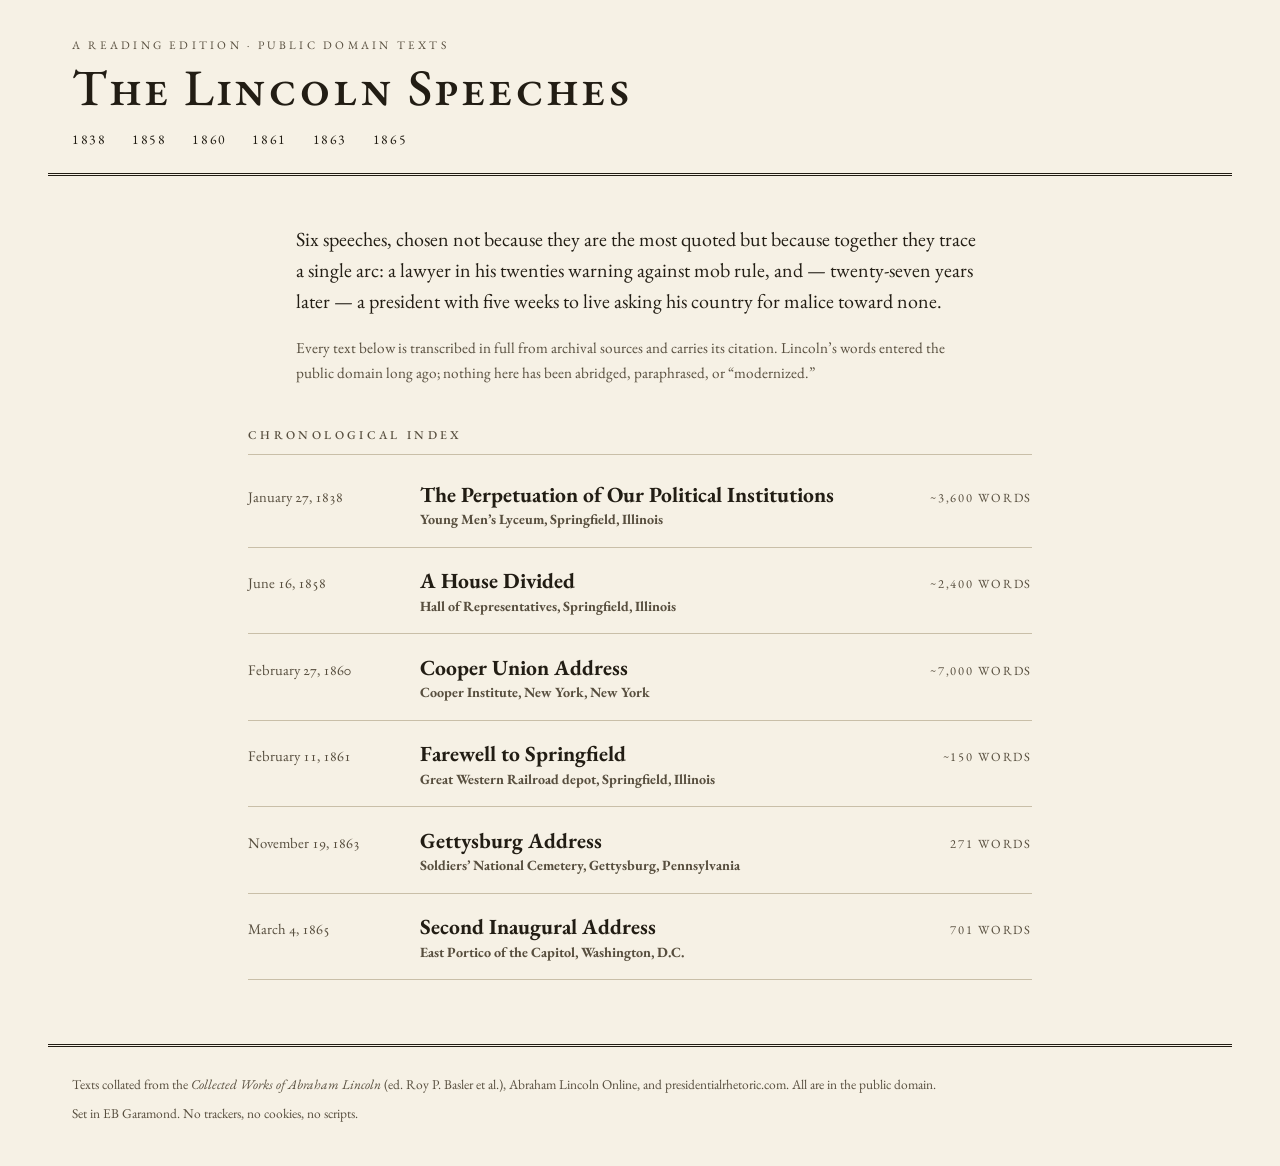
==== index.html @ 429f6e05 "The Lincoln Speeches: reading edition of six public-domain speeches" ====
<!DOCTYPE html>
<html lang="en">
<head>
<meta charset="utf-8">
<meta name="viewport" content="width=device-width, initial-scale=1">
<title>The Lincoln Speeches — A Reading Edition</title>
<meta name="description" content="Six speeches of Abraham Lincoln, from the Lyceum Address of 1838 to the Second Inaugural of 1865, transcribed in full and set for reading.">
<link rel="preconnect" href="https://fonts.googleapis.com">
<link rel="preconnect" href="https://fonts.gstatic.com" crossorigin>
<link href="https://fonts.googleapis.com/css2?family=EB+Garamond:ital,wght@0,400;0,500;0,600;1,400&display=swap" rel="stylesheet">
<link rel="stylesheet" href="css/style.css">
</head>
<body>

<header class="masthead">
  <p class="kicker">A reading edition · public domain texts</p>
  <h1><a href="/">The Lincoln Speeches</a></h1>
  <nav>
    <a href="/speeches/lyceum-1838.html">1838</a>
    <a href="/speeches/house-divided-1858.html">1858</a>
    <a href="/speeches/cooper-union-1860.html">1860</a>
    <a href="/speeches/farewell-1861.html">1861</a>
    <a href="/speeches/gettysburg-1863.html">1863</a>
    <a href="/speeches/second-inaugural-1865.html">1865</a>
  </nav>
</header>

<main>
  <section class="frontis">
    <p class="lede">Six speeches, chosen not because they are the most quoted but because together they trace a single arc: a lawyer in his twenties warning against mob rule, and — twenty-seven years later — a president with five weeks to live asking his country for malice toward none.</p>
    <p class="note">Every text below is transcribed in full from archival sources and carries its citation. Lincoln&rsquo;s words entered the public domain long ago; nothing here has been abridged, paraphrased, or &ldquo;modernized.&rdquo;</p>
  </section>

  <section class="almanac" aria-label="Index of speeches">
    <h2>Chronological index</h2>

    <article class="speech-row">
      <span class="date">January 27, 1838</span>
      <h3 class="title"><a href="speeches/lyceum-1838.html">The Perpetuation of Our Political Institutions</a>
        <span class="place">Young Men&rsquo;s Lyceum, Springfield, Illinois</span></h3>
      <span class="length">~3,600 words</span>
    </article>

    <article class="speech-row">
      <span class="date">June 16, 1858</span>
      <h3 class="title"><a href="speeches/house-divided-1858.html">A House Divided</a>
        <span class="place">Hall of Representatives, Springfield, Illinois</span></h3>
      <span class="length">~2,400 words</span>
    </article>

    <article class="speech-row">
      <span class="date">February 27, 1860</span>
      <h3 class="title"><a href="speeches/cooper-union-1860.html">Cooper Union Address</a>
        <span class="place">Cooper Institute, New York, New York</span></h3>
      <span class="length">~7,000 words</span>
    </article>

    <article class="speech-row">
      <span class="date">February 11, 1861</span>
      <h3 class="title"><a href="speeches/farewell-1861.html">Farewell to Springfield</a>
        <span class="place">Great Western Railroad depot, Springfield, Illinois</span></h3>
      <span class="length">~150 words</span>
    </article>

    <article class="speech-row">
      <span class="date">November 19, 1863</span>
      <h3 class="title"><a href="speeches/gettysburg-1863.html">Gettysburg Address</a>
        <span class="place">Soldiers&rsquo; National Cemetery, Gettysburg, Pennsylvania</span></h3>
      <span class="length">271 words</span>
    </article>

    <article class="speech-row">
      <span class="date">March 4, 1865</span>
      <h3 class="title"><a href="speeches/second-inaugural-1865.html">Second Inaugural Address</a>
        <span class="place">East Portico of the Capitol, Washington, D.C.</span></h3>
      <span class="length">701 words</span>
    </article>
  </section>
</main>

<footer class="colophon">
  <p>Texts collated from the <em>Collected Works of Abraham Lincoln</em> (ed. Roy P. Basler et al.), Abraham Lincoln Online, and presidentialrhetoric.com. All are in the public domain.</p>
  <p>Set in EB Garamond. No trackers, no cookies, no scripts.</p>
</footer>

</body>
</html>
---- css/style.css ----
/* The Lincoln Speeches — a reading edition.
   Set in EB Garamond; ink on paper; hairlines instead of cards. */

:root {
  --paper: #f6f1e5;
  --paper-dark: #ede6d4;
  --ink: #221d14;
  --ink-soft: #574e3e;
  --oxblood: #7a2718;
  --rule: #c9bfa8;
}

* { margin: 0; padding: 0; box-sizing: border-box; }

html { font-size: 100%; }

body {
  background: var(--paper);
  color: var(--ink);
  font-family: "EB Garamond", Garamond, "Palatino Linotype", Palatino, Georgia, serif;
  line-height: 1.65;
  -webkit-font-smoothing: antialiased;
}

a { color: var(--oxblood); text-decoration-thickness: 1px; text-underline-offset: 3px; }
a:hover { text-decoration-style: dotted; }

/* ---------- masthead ---------- */

.masthead {
  border-bottom: 3px double var(--ink);
  padding: 2.2rem 1.5rem 1.4rem;
  max-width: 74rem;
  margin: 0 auto;
}

.masthead .kicker {
  font-size: 0.72rem;
  letter-spacing: 0.28em;
  text-transform: uppercase;
  color: var(--ink-soft);
}

.masthead h1 {
  font-weight: 500;
  font-variant: small-caps;
  letter-spacing: 0.04em;
  font-size: clamp(2rem, 5vw, 3.2rem);
  line-height: 1.05;
  margin-top: 0.35rem;
}

.masthead h1 a { color: inherit; text-decoration: none; }

.masthead nav {
  margin-top: 0.9rem;
  display: flex;
  gap: 1.6rem;
  flex-wrap: wrap;
  font-size: 0.85rem;
  letter-spacing: 0.12em;
  text-transform: uppercase;
}
.masthead nav a { color: var(--ink); text-decoration: none; }
.masthead nav a:hover { color: var(--oxblood); text-decoration: underline; }

/* ---------- index ---------- */

.frontis {
  max-width: 46rem;
  margin: 3rem auto 1rem;
  padding: 0 1.5rem;
}

.frontis p.lede {
  font-size: 1.25rem;
  line-height: 1.55;
}

.frontis p.note {
  margin-top: 1.2rem;
  color: var(--ink-soft);
  font-size: 0.95rem;
}

.almanac {
  max-width: 52rem;
  margin: 2.5rem auto 4rem;
  padding: 0 1.5rem;
}

.almanac h2 {
  font-size: 0.75rem;
  letter-spacing: 0.28em;
  text-transform: uppercase;
  color: var(--ink-soft);
  border-bottom: 1px solid var(--rule);
  padding-bottom: 0.5rem;
  margin-bottom: 0.4rem;
  font-weight: 500;
}

.speech-row {
  display: grid;
  grid-template-columns: 9.5rem 1fr auto;
  gap: 1.25rem;
  align-items: baseline;
  padding: 1.15rem 0;
  border-bottom: 1px solid var(--rule);
}

.speech-row .date {
  font-feature-settings: "onum";
  color: var(--ink-soft);
  font-size: 0.92rem;
}

.speech-row .title {
  font-size: 1.35rem;
  line-height: 1.3;
}
.speech-row .title a {
  color: var(--ink);
  text-decoration: none;
}
.speech-row .title a:hover { color: var(--oxblood); text-decoration: underline; }
.speech-row .place {
  display: block;
  font-size: 0.88rem;
  color: var(--ink-soft);
  margin-top: 0.15rem;
}

.speech-row .length {
  font-size: 0.78rem;
  letter-spacing: 0.14em;
  text-transform: uppercase;
  color: var(--ink-soft);
  white-space: nowrap;
}

@media (max-width: 40rem) {
  .speech-row { grid-template-columns: 1fr; gap: 0.2rem; }
  .speech-row .length { display: none; }
}

/* ---------- speech pages ---------- */

.speech-header {
  max-width: 46rem;
  margin: 3rem auto 0;
  padding: 0 1.5rem;
}

.speech-header .date-place {
  font-size: 0.8rem;
  letter-spacing: 0.22em;
  text-transform: uppercase;
  color: var(--oxblood);
}

.speech-header h2 {
  font-weight: 500;
  font-size: clamp(1.9rem, 4vw, 2.7rem);
  line-height: 1.12;
  margin-top: 0.4rem;
  font-variant: small-caps;
  letter-spacing: 0.02em;
}

.editor-note {
  max-width: 46rem;
  margin: 1.6rem auto 0;
  padding: 1rem 1.5rem;
  border-left: 3px solid var(--oxblood);
  color: var(--ink-soft);
  font-size: 0.98rem;
}
.editor-note strong {
  font-weight: 600;
  font-variant: small-caps;
  letter-spacing: 0.06em;
  color: var(--ink);
}

.transcript {
  max-width: 40rem;
  margin: 2.5rem auto 3rem;
  padding: 0 1.5rem;
}

.transcript .salut {
  font-variant: small-caps;
  letter-spacing: 0.08em;
}

.transcript p {
  margin-bottom: 1.35em;
  hyphens: auto;
}

.transcript > p:first-of-type::first-letter,
.transcript > p.dropcap::first-letter {
  float: left;
  font-size: 3.6em;
  line-height: 0.82;
  padding-right: 0.09em;
  padding-top: 0.06em;
  color: var(--oxblood);
  font-weight: 500;
}

.closing-name {
  text-align: right;
  font-variant: small-caps;
  letter-spacing: 0.08em;
  margin-top: 2rem;
  border-top: 1px solid var(--rule);
  padding-top: 1rem;
}

.source-note {
  max-width: 46rem;
  margin: 0 auto 2.5rem;
  padding: 0 1.5rem 2.5rem;
  border-bottom: 1px solid var(--rule);
  color: var(--ink-soft);
  font-size: 0.86rem;
}

.pager {
  max-width: 46rem;
  margin: 0 auto 4rem;
  padding: 0 1.5rem;
  display: flex;
  justify-content: space-between;
  gap: 1rem;
  font-size: 0.85rem;
  letter-spacing: 0.1em;
  text-transform: uppercase;
}
.pager a { text-decoration: none; }
.pager a:hover { text-decoration: underline; }
.pager span { color: var(--ink-soft); }

/* ---------- colophon ---------- */

.colophon {
  border-top: 3px double var(--ink);
  max-width: 74rem;
  margin: 0 auto;
  padding: 1.6rem 1.5rem 2.6rem;
  color: var(--ink-soft);
  font-size: 0.84rem;
}
.colophon p + p { margin-top: 0.5em; }
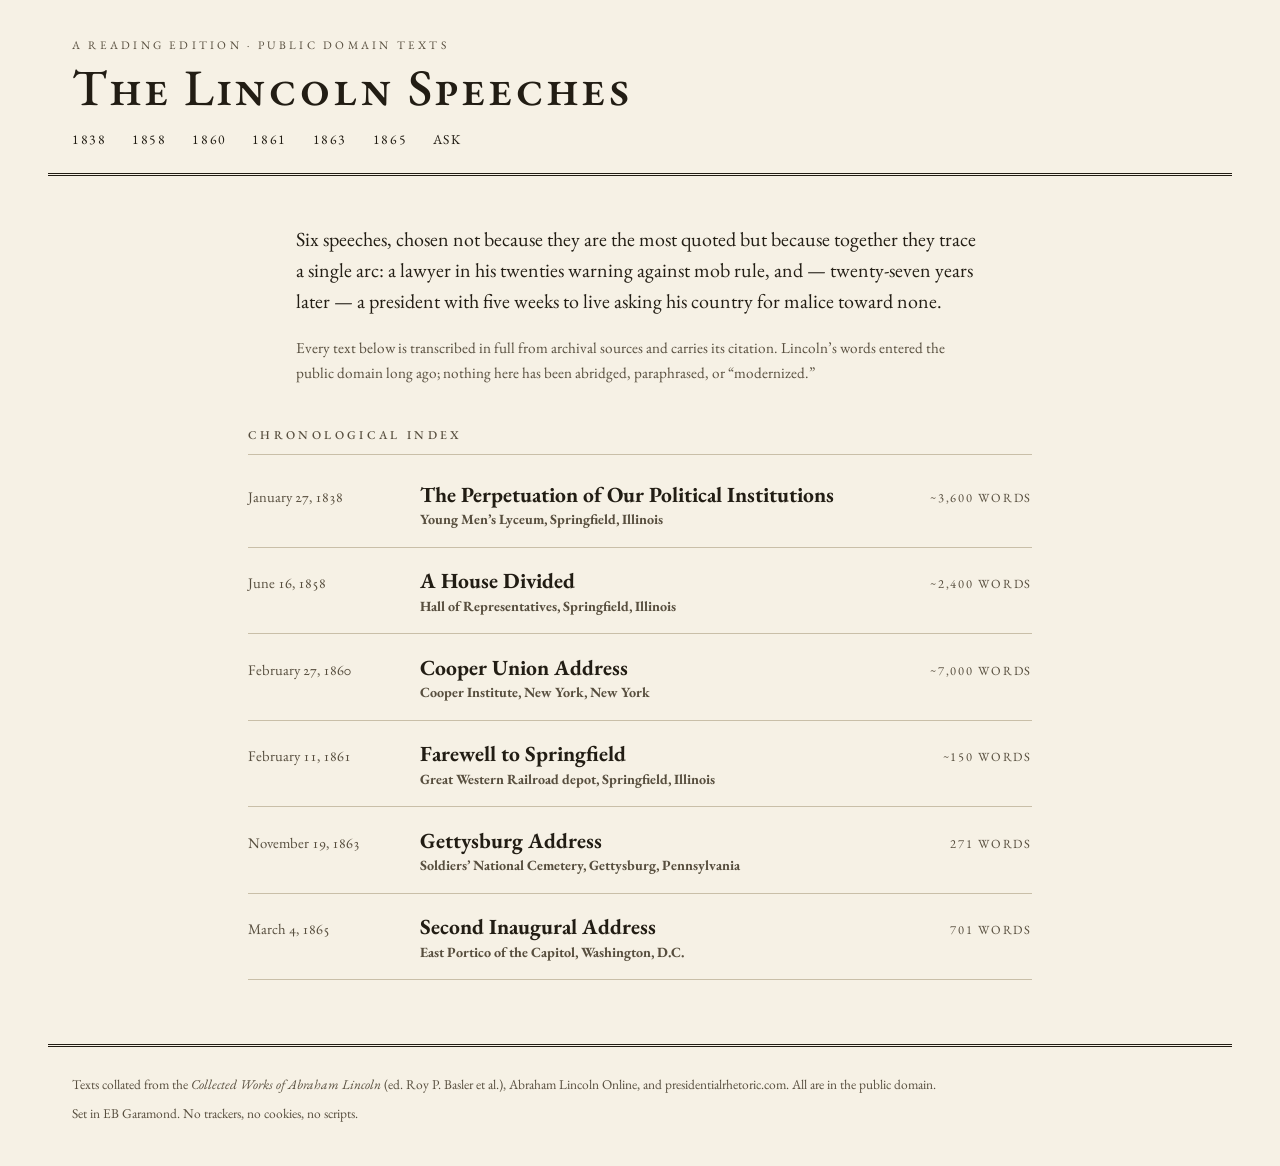
==== commit 17ffd734: "Add Ask Mr. Lincoln correspondence bot (serverless proxy, key stays server-side)" ====
--- a/index.html
+++ b/index.html
@@ -22,6 +22,7 @@
     <a href="/speeches/farewell-1861.html">1861</a>
     <a href="/speeches/gettysburg-1863.html">1863</a>
     <a href="/speeches/second-inaugural-1865.html">1865</a>
+    <a href="/ask.html">Ask</a>
   </nav>
 </header>
 
--- a/css/style.css
+++ b/css/style.css
@@ -243,6 +243,122 @@
 .pager a:hover { text-decoration: underline; }
 .pager span { color: var(--ink-soft); }
 
+/* ---------- correspondence (ask page) ---------- */
+
+.correspondence {
+  max-width: 40rem;
+  margin: 2.5rem auto 3rem;
+  padding: 0 1.5rem;
+}
+
+.turn {
+  margin-bottom: 1.8rem;
+}
+
+.turn .who {
+  font-size: 0.72rem;
+  letter-spacing: 0.24em;
+  text-transform: uppercase;
+  color: var(--ink-soft);
+  margin-bottom: 0.25rem;
+}
+
+.turn.lincoln .who { color: var(--oxblood); }
+
+.turn p.body {
+  white-space: pre-wrap;
+  hyphens: auto;
+}
+
+.turn.lincoln { border-left: 3px solid var(--rule); padding-left: 1rem; }
+.turn.lincoln p.body { font-style: italic; }
+
+.turn.pending p.body::after {
+  content: "\2026";
+  animation: ellipsis 1.2s steps(4, end) infinite;
+}
+
+@keyframes ellipsis {
+  0%   { content: ""; }
+  25%  { content: "."; }
+  50%  { content: ".."; }
+  75%  { content: "..."; }
+}
+
+.desk {
+  max-width: 40rem;
+  margin: 0 auto 4rem;
+  padding: 0 1.5rem;
+  position: sticky;
+  bottom: 0;
+  background: var(--paper);
+  border-top: 3px double var(--ink);
+  padding-top: 0.9rem;
+  padding-bottom: 1rem;
+}
+
+.desk form {
+  display: grid;
+  grid-template-columns: 1fr auto;
+  gap: 0.7rem;
+  align-items: end;
+}
+
+.desk label {
+  display: block;
+  font-size: 0.72rem;
+  letter-spacing: 0.24em;
+  text-transform: uppercase;
+  color: var(--ink-soft);
+  margin-bottom: 0.35rem;
+}
+
+.desk textarea {
+  width: 100%;
+  resize: vertical;
+  min-height: 3.2rem;
+  background: transparent;
+  border: 1px solid var(--ink-soft);
+  color: var(--ink);
+  font-family: inherit;
+  font-size: 1.05rem;
+  line-height: 1.5;
+  padding: 0.55rem 0.7rem;
+}
+.desk textarea:focus { outline: 2px solid var(--oxblood); outline-offset: -1px; }
+
+.desk button {
+  font-family: inherit;
+  font-variant: small-caps;
+  letter-spacing: 0.12em;
+  font-size: 1rem;
+  background: var(--ink);
+  color: var(--paper);
+  border: none;
+  padding: 0.65rem 1.4rem;
+  cursor: pointer;
+}
+.desk button:hover { background: var(--oxblood); }
+.desk button:disabled { opacity: 0.45; cursor: default; }
+
+.desk .fineprint {
+  margin-top: 0.6rem;
+  font-size: 0.78rem;
+  color: var(--ink-soft);
+}
+
+.error-note {
+  color: var(--oxblood);
+  font-size: 0.88rem;
+  margin-top: 0.5rem;
+  display: none;
+}
+
+@media (max-width: 40rem) {
+  .desk form { grid-template-columns: 1fr; }
+  .desk button { width: 100%; }
+}
+
 /* ---------- colophon ---------- */
 
 .colophon {
